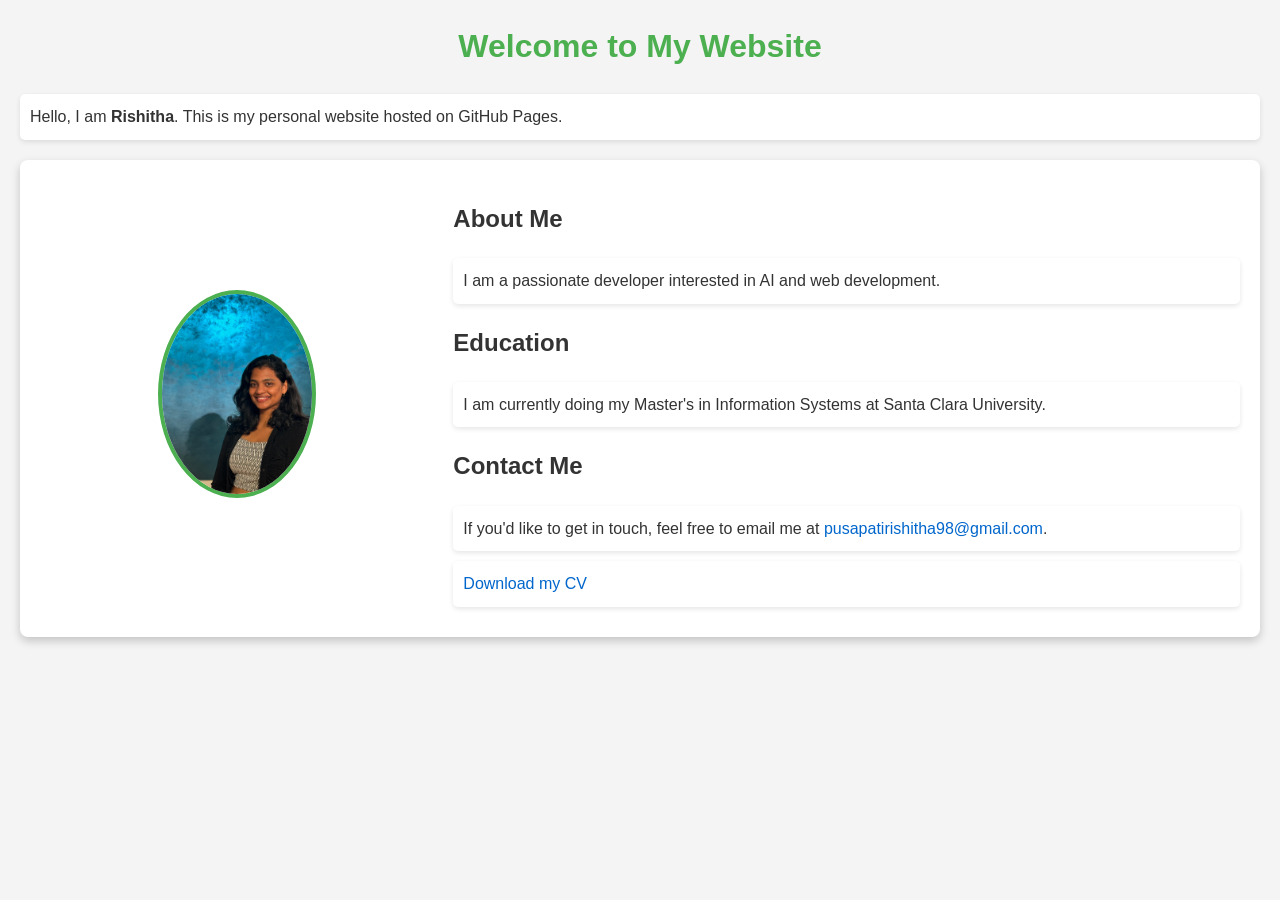
==== index.html @ 97c26449 "adding more styles" ====
<!DOCTYPE html>
<html lang="en">
<head>
    <meta charset="UTF-8">
    <meta name="viewport" content="width=device-width, initial-scale=1.0">
    <title>My GitHub Landing Page</title>
    <style>
        body {
            font-family: 'Arial', sans-serif;
            line-height: 1.6;
            margin: 20px;
            background-color: #f4f4f4; /* Light background color */
            color: #333; /* Dark text color */
        }
        h1 {
            color: #4CAF50; /* Green color for the main heading */
            text-align: center;
        }
        p {
            margin: 10px 0;
            padding: 10px;
            background: #fff; /* White background for paragraphs */
            border-radius: 5px;
            box-shadow: 0 2px 5px rgba(0,0,0,0.1); /* Subtle shadow */
        }
        a {
            color: #0066cc; /* Link color */
            text-decoration: none;
        }
        a:hover {
            text-decoration: underline;
        }
        .container {
            display: flex;
            align-items: center;
            margin-top: 20px;
            background-color: #fff; /* White background for the container */
            padding: 20px;
            border-radius: 8px;
            box-shadow: 0 4px 10px rgba(0,0,0,0.2); /* Shadow for the container */
        }
        .profile-picture {
            flex: 1;
            padding-right: 20px; /* Space between picture and text */
            text-align: center; /* Center the image */
        }
        .info {
            flex: 2; /* This takes up more space than the picture */
        }
        img {
            max-width: 150px; /* Fixed width for the profile picture */
            height: auto;
            border-radius: 50%; /* Circular image */
            border: 4px solid #4CAF50; /* Border around the image */
        }
        h2 {
            color: #333; /* Dark color for subheadings */
            margin-top: 20px;
        }
        @media (max-width: 768px) {
            .container {
                flex-direction: column; /* Stack on smaller screens */
                align-items: center;
            }
            .profile-picture {
                padding-right: 0; /* Remove padding on smaller screens */
                margin-bottom: 20px; /* Add space below the picture */
            }
        }
    </style>
</head>
<body>
    <h1>Welcome to My Website</h1>
    <p>Hello, I am <strong>Rishitha</strong>. This is my personal website hosted on GitHub Pages.</p>

    <div class="container">
        <div class="profile-picture">
            <img src="IMG_4787.jpg" alt="Profile Picture">
        </div>
        <div class="info">
            <h2>About Me</h2>
            <p>I am a passionate developer interested in AI and web development.</p>

            <h2>Education</h2>
            <p>I am currently doing my Master's in Information Systems at Santa Clara University.</p>

            <h2>Contact Me</h2>
            <p>If you'd like to get in touch, feel free to email me at <a href="mailto:pusapatirishitha98@gmail.com">pusapatirishitha98@gmail.com</a>.</p>

            <p><a href="Padma Rishitha Pusapati.pdf">Download my CV</a></p>
        </div>
    </div>
</body>
</html>
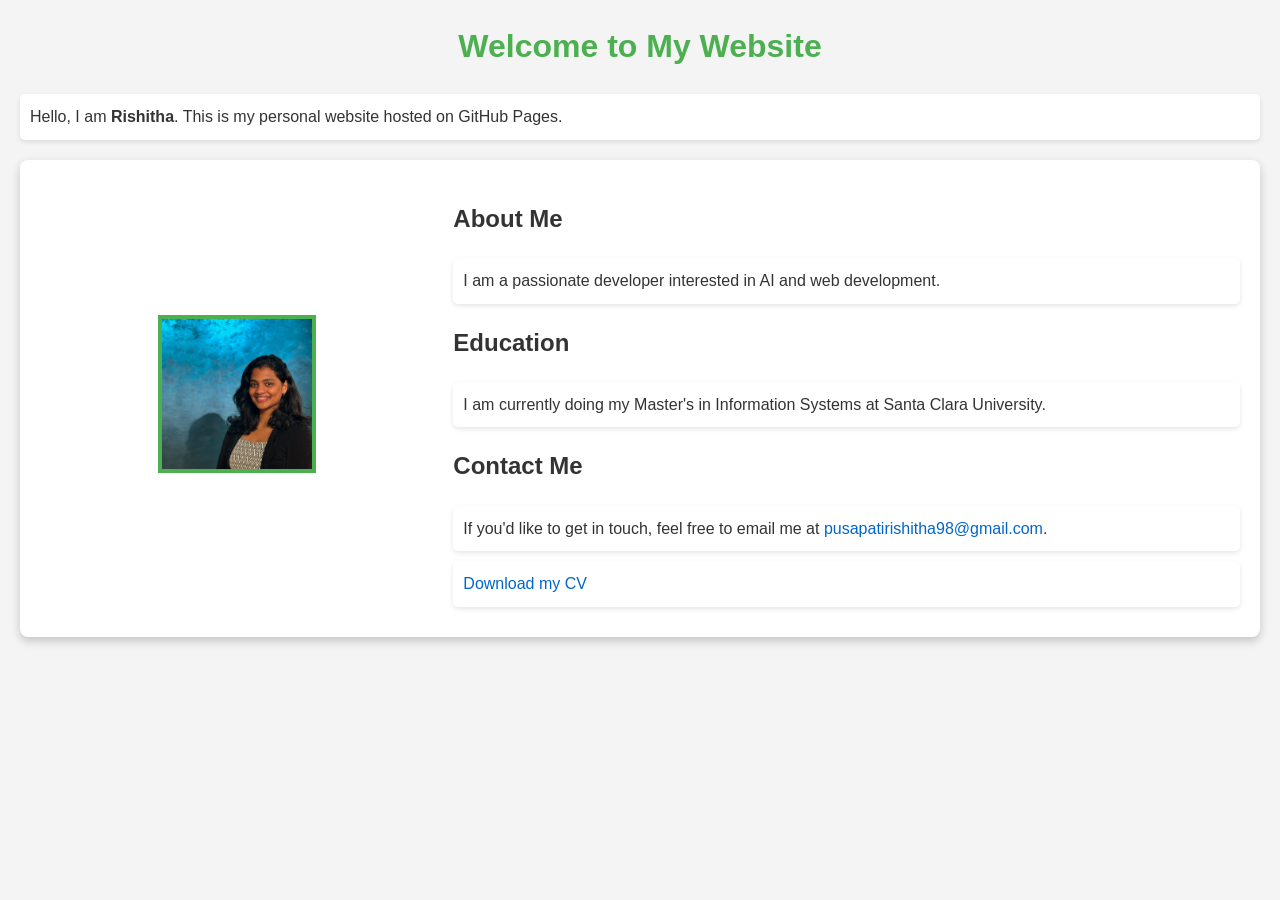
==== commit b5b1ed1a: "few changes to image size" ====
--- a/index.html
+++ b/index.html
@@ -48,10 +48,10 @@
             flex: 2; /* This takes up more space than the picture */
         }
         img {
-            max-width: 150px; /* Fixed width for the profile picture */
-            height: auto;
-            border-radius: 50%; /* Circular image */
+            width: 150px; /* Fixed width for the profile picture */
+            height: 150px; /* Fixed height for a square image */
             border: 4px solid #4CAF50; /* Border around the image */
+            object-fit: cover; /* Cover the area without distortion */
         }
         h2 {
             color: #333; /* Dark color for subheadings */
@@ -91,4 +91,4 @@
         </div>
     </div>
 </body>
-</html>+</html>
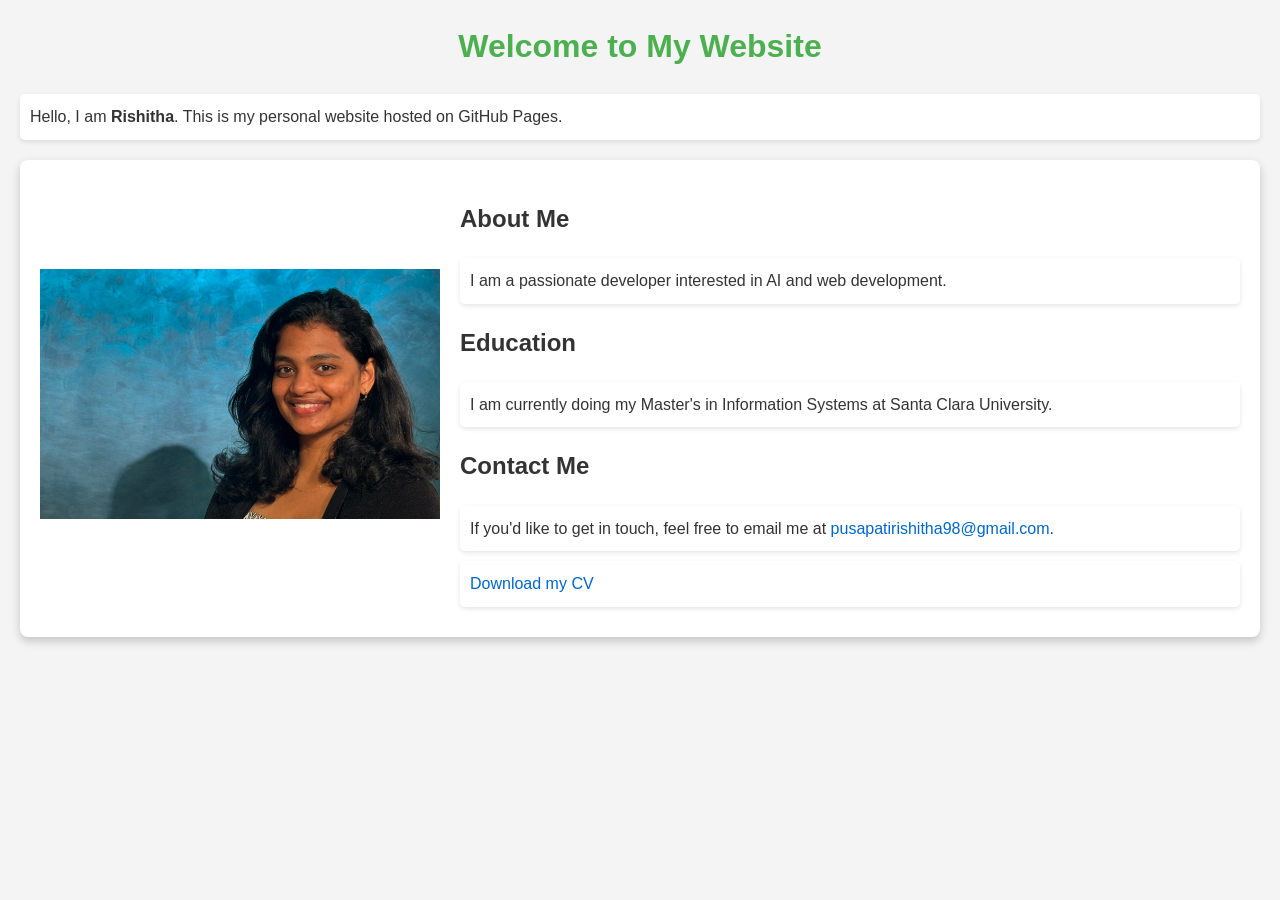
==== commit 68bbed93: "image size changes" ====
--- a/index.html
+++ b/index.html
@@ -48,10 +48,10 @@
             flex: 2; /* This takes up more space than the picture */
         }
         img {
-            width: 150px; /* Fixed width for the profile picture */
-            height: 150px; /* Fixed height for a square image */
-            border: 4px solid #4CAF50; /* Border around the image */
+            width: 400px; /* Increase the width for a bigger image */
+            height: 250px; /* Keep height the same for a square image */
             object-fit: cover; /* Cover the area without distortion */
+            border: none; /* Remove border */
         }
         h2 {
             color: #333; /* Dark color for subheadings */
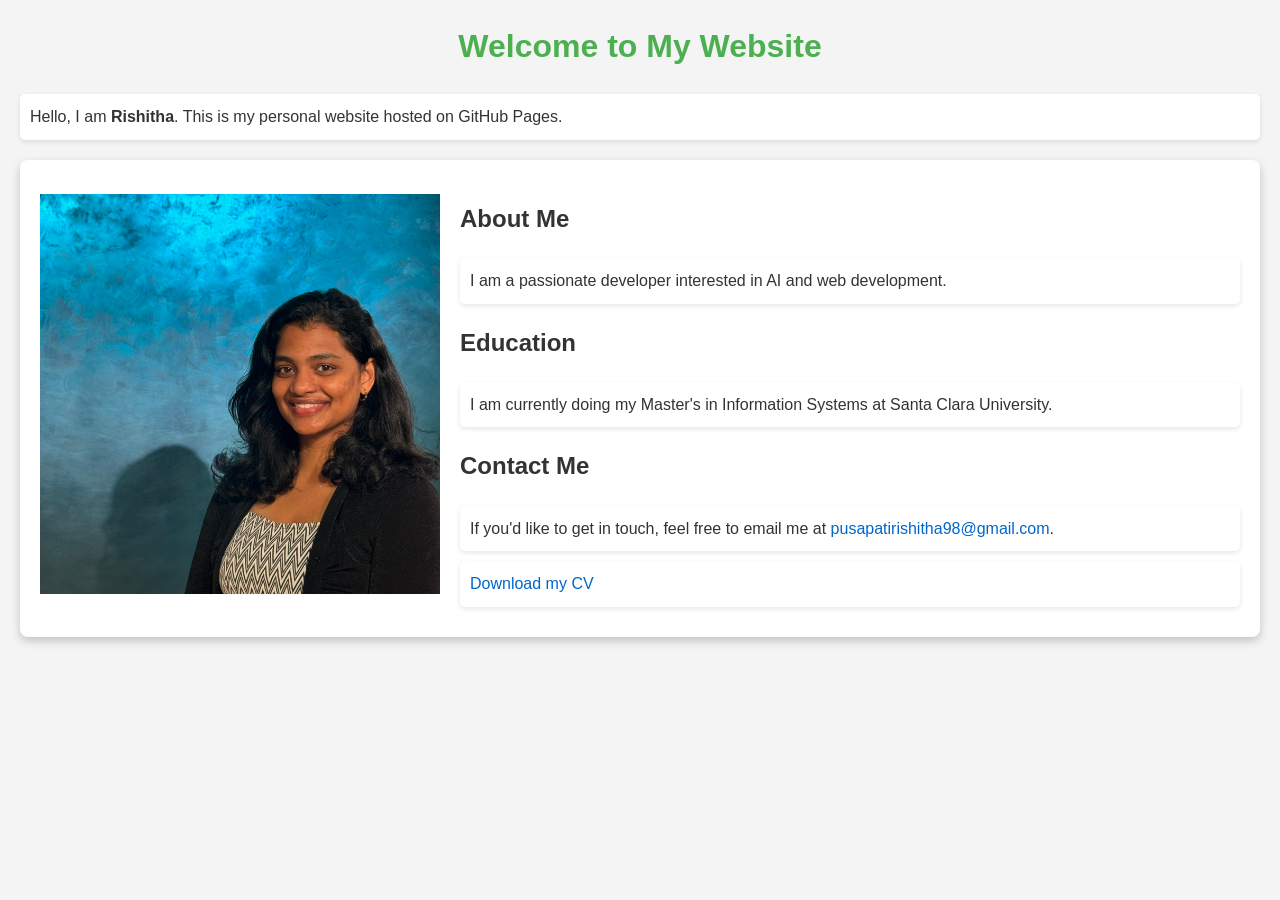
==== commit 28a3f653: "image fixes" ====
--- a/index.html
+++ b/index.html
@@ -49,7 +49,7 @@
         }
         img {
             width: 400px; /* Increase the width for a bigger image */
-            height: 250px; /* Keep height the same for a square image */
+            height: 400px; /* Keep height the same for a square image */
             object-fit: cover; /* Cover the area without distortion */
             border: none; /* Remove border */
         }
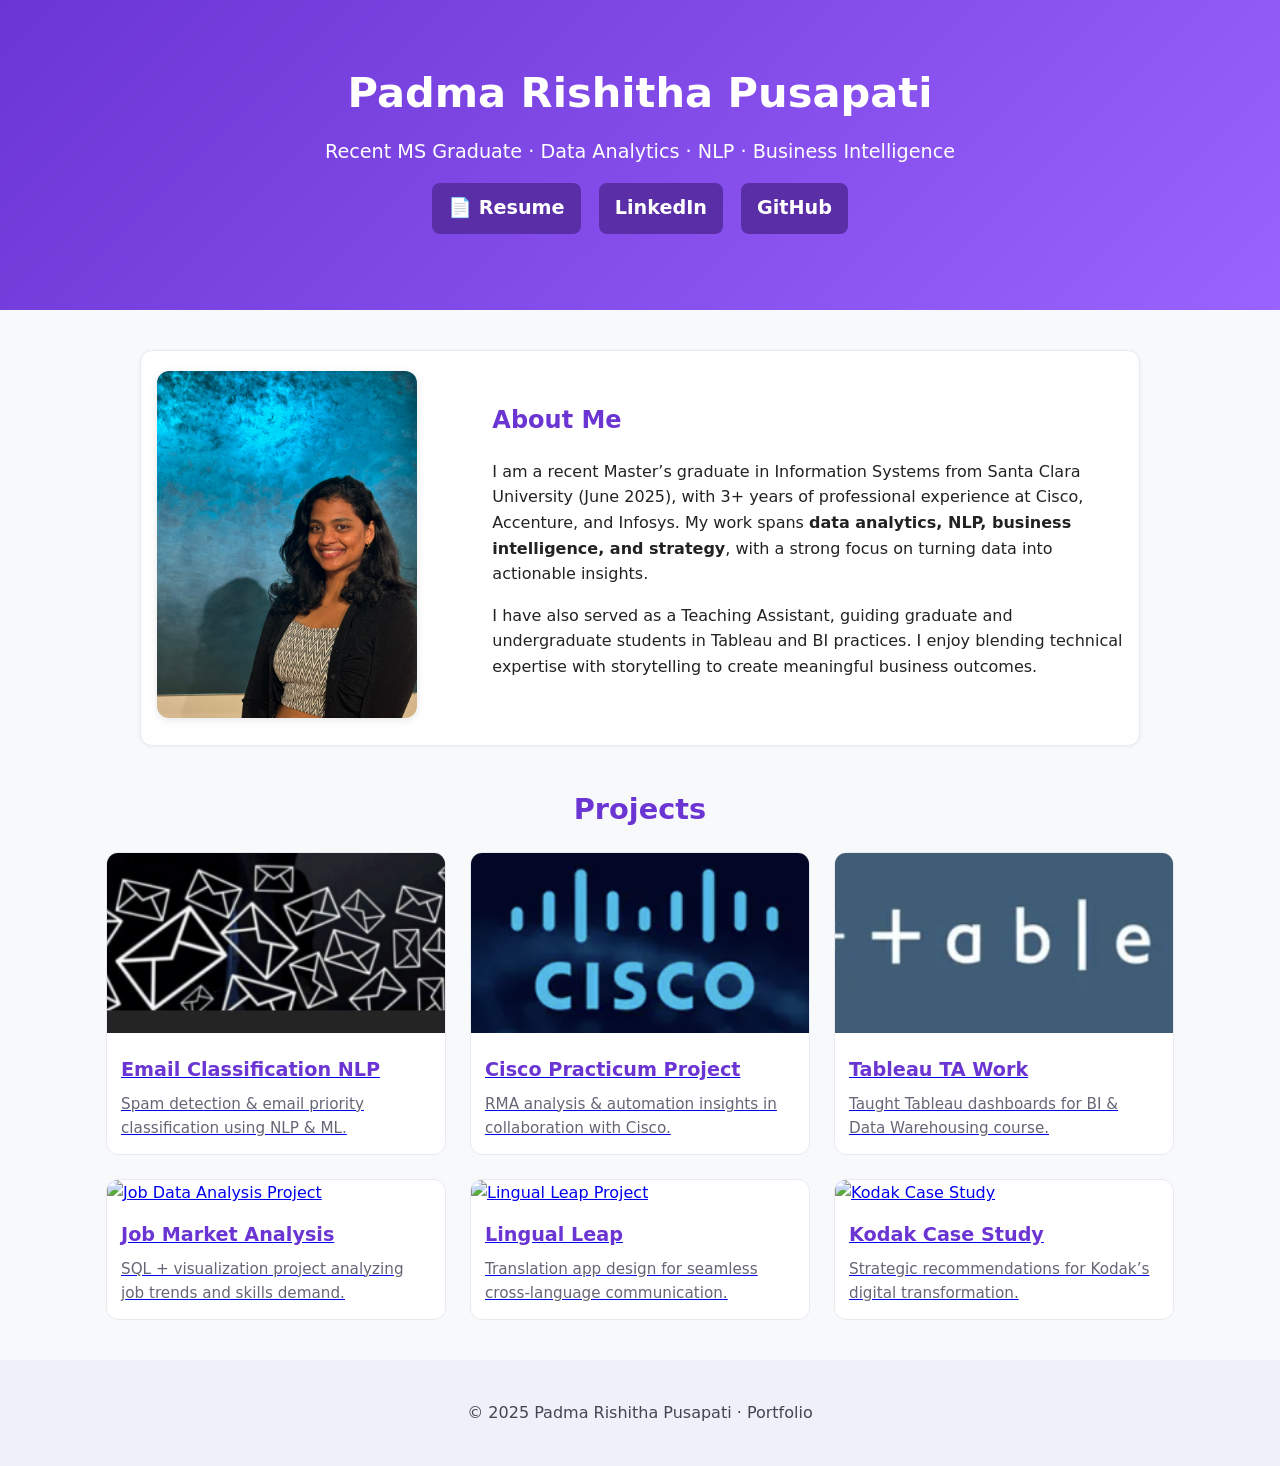
==== commit e502c58a: "Adding main portfolio homepage with About Me, photo, and project links" ====
--- a/index.html
+++ b/index.html
@@ -1,94 +1,119 @@
-<!DOCTYPE html>
+<!doctype html>
 <html lang="en">
 <head>
-    <meta charset="UTF-8">
-    <meta name="viewport" content="width=device-width, initial-scale=1.0">
-    <title>My GitHub Landing Page</title>
-    <style>
-        body {
-            font-family: 'Arial', sans-serif;
-            line-height: 1.6;
-            margin: 20px;
-            background-color: #f4f4f4; /* Light background color */
-            color: #333; /* Dark text color */
-        }
-        h1 {
-            color: #4CAF50; /* Green color for the main heading */
-            text-align: center;
-        }
-        p {
-            margin: 10px 0;
-            padding: 10px;
-            background: #fff; /* White background for paragraphs */
-            border-radius: 5px;
-            box-shadow: 0 2px 5px rgba(0,0,0,0.1); /* Subtle shadow */
-        }
-        a {
-            color: #0066cc; /* Link color */
-            text-decoration: none;
-        }
-        a:hover {
-            text-decoration: underline;
-        }
-        .container {
-            display: flex;
-            align-items: center;
-            margin-top: 20px;
-            background-color: #fff; /* White background for the container */
-            padding: 20px;
-            border-radius: 8px;
-            box-shadow: 0 4px 10px rgba(0,0,0,0.2); /* Shadow for the container */
-        }
-        .profile-picture {
-            flex: 1;
-            padding-right: 20px; /* Space between picture and text */
-            text-align: center; /* Center the image */
-        }
-        .info {
-            flex: 2; /* This takes up more space than the picture */
-        }
-        img {
-            width: 400px; /* Increase the width for a bigger image */
-            height: 400px; /* Keep height the same for a square image */
-            object-fit: cover; /* Cover the area without distortion */
-            border: none; /* Remove border */
-        }
-        h2 {
-            color: #333; /* Dark color for subheadings */
-            margin-top: 20px;
-        }
-        @media (max-width: 768px) {
-            .container {
-                flex-direction: column; /* Stack on smaller screens */
-                align-items: center;
-            }
-            .profile-picture {
-                padding-right: 0; /* Remove padding on smaller screens */
-                margin-bottom: 20px; /* Add space below the picture */
-            }
-        }
-    </style>
+  <meta charset="utf-8" />
+  <meta name="viewport" content="width=device-width, initial-scale=1" />
+  <title>Padma Rishitha Pusapati – Portfolio</title>
+  <link rel="stylesheet" href="style.css" />
+  <meta name="description" content="Portfolio showcasing Data Analytics, NLP, BI, and Data Science projects by Padma Rishitha Pusapati." />
 </head>
 <body>
-    <h1>Welcome to My Website</h1>
-    <p>Hello, I am <strong>Rishitha</strong>. This is my personal website hosted on GitHub Pages.</p>
+  <header class="intro-header">
+    <div class="wrap">
+      <h1>Padma Rishitha Pusapati</h1>
+      <p>Recent MS Graduate · Data Analytics · NLP · Business Intelligence</p>
+      <p>
+        <a href="PadmaRishithaPusapati.pdf" target="_blank" class="btn">📄 Resume</a>
+        <a href="https://www.linkedin.com/in/padma-rishitha-pusapati-a4480b291/" target="_blank" class="btn">LinkedIn</a>
+        <a href="https://github.com/pusapati98" target="_blank" class="btn">GitHub</a>
+      </p>
+    </div>
+  </header>
 
-    <div class="container">
-        <div class="profile-picture">
-            <img src="IMG_4787.jpg" alt="Profile Picture">
+  <!-- About Me Section -->
+  <section class="about card">
+    <div class="about-grid">
+      <div class="about-photo">
+        <img src="IMG_4787.jpg" alt="Padma Rishitha Pusapati photo">
+      </div>
+      <div class="about-text">
+        <h2>About Me</h2>
+        <p>
+          I am a recent Master’s graduate in Information Systems from Santa Clara University (June 2025), 
+          with 3+ years of professional experience at Cisco, Accenture, and Infosys. 
+          My work spans <strong>data analytics, NLP, business intelligence, and strategy</strong>, 
+          with a strong focus on turning data into actionable insights. 
+        </p>
+        <p>
+          I have also served as a Teaching Assistant, guiding graduate and undergraduate students in Tableau 
+          and BI practices. I enjoy blending technical expertise with storytelling to create meaningful 
+          business outcomes.
+        </p>
+      </div>
+    </div>
+  </section>
+
+  <main>
+    <section class="projects-section">
+      <h2>Projects</h2>
+      <div class="projects-grid">
+        
+        <div class="project-card">
+          <a href="email-classification-nlp-project/index.html">
+            <img src="email-classification-nlp-project/cover.png" alt="Email Classification NLP Project">
+            <div class="proj-info">
+              <h3>Email Classification NLP</h3>
+              <p>Spam detection & email priority classification using NLP & ML.</p>
+            </div>
+          </a>
         </div>
-        <div class="info">
-            <h2>About Me</h2>
-            <p>I am a passionate developer interested in AI and web development.</p>
 
-            <h2>Education</h2>
-            <p>I am currently doing my Master's in Information Systems at Santa Clara University.</p>
+        <div class="project-card">
+          <a href="cisco-practicum-project/index.html">
+            <img src="cisco-practicum-project/cisco_cover.png" alt="Cisco Practicum Project">
+            <div class="proj-info">
+              <h3>Cisco Practicum Project</h3>
+              <p>RMA analysis & automation insights in collaboration with Cisco.</p>
+            </div>
+          </a>
+        </div>
 
-            <h2>Contact Me</h2>
-            <p>If you'd like to get in touch, feel free to email me at <a href="mailto:pusapatirishitha98@gmail.com">pusapatirishitha98@gmail.com</a>.</p>
+        <div class="project-card">
+          <a href="tableau-ta-work/index.html">
+            <img src="tableau-ta-work/cover.png" alt="Tableau TA Work">
+            <div class="proj-info">
+              <h3>Tableau TA Work</h3>
+              <p>Taught Tableau dashboards for BI & Data Warehousing course.</p>
+            </div>
+          </a>
+        </div>
 
-            <p><a href="Padma Rishitha Pusapati.pdf">Download my CV</a></p>
+        <div class="project-card">
+          <a href="job-data-analysis-project/index.html">
+            <img src="job-data-analysis-project/cover.png" alt="Job Data Analysis Project">
+            <div class="proj-info">
+              <h3>Job Market Analysis</h3>
+              <p>SQL + visualization project analyzing job trends and skills demand.</p>
+            </div>
+          </a>
         </div>
-    </div>
+
+        <div class="project-card">
+          <a href="lingual-leap-project/index.html">
+            <img src="lingual-leap-project/cover.png" alt="Lingual Leap Project">
+            <div class="proj-info">
+              <h3>Lingual Leap</h3>
+              <p>Translation app design for seamless cross-language communication.</p>
+            </div>
+          </a>
+        </div>
+
+        <div class="project-card">
+          <a href="kodak-project/index.html">
+            <img src="kodak-project/cover.png" alt="Kodak Case Study">
+            <div class="proj-info">
+              <h3>Kodak Case Study</h3>
+              <p>Strategic recommendations for Kodak’s digital transformation.</p>
+            </div>
+          </a>
+        </div>
+
+      </div>
+    </section>
+  </main>
+
+  <footer>
+    <p>© 2025 Padma Rishitha Pusapati · Portfolio</p>
+  </footer>
 </body>
 </html>
--- a/style.css
+++ b/style.css
@@ -0,0 +1,103 @@
+:root {
+  --brand:#6b35d3;
+  --brand-light:#9a62ff;
+  --ink:#222;
+  --bg:#f8f9fb;
+  --muted:#667;
+  --line:#e7eaf0;
+}
+
+*{box-sizing:border-box}
+body{margin:0;font-family:system-ui,Segoe UI,Arial,sans-serif;background:var(--bg);color:var(--ink);line-height:1.6}
+
+/* Header */
+.intro-header {
+  background: linear-gradient(135deg, var(--brand), var(--brand-light));
+  color: white;
+  text-align: center;
+  padding: 60px 16px;
+}
+.intro-header h1{margin:0;font-size:2.6rem}
+.intro-header p{margin:10px 0;font-size:1.2rem}
+.intro-header .btn {
+  display:inline-block;
+  margin:6px;
+  padding:10px 16px;
+  border-radius:8px;
+  font-weight:600;
+  color:#fff;
+  background:#5a2ea6;
+  text-decoration:none;
+}
+.intro-header .btn:hover {filter:brightness(1.08)}
+
+/* About Me */
+.about {
+  max-width: 1000px;
+  margin: 40px auto;
+  padding: 20px 16px;
+  border-radius: 12px;
+  background: #fff;
+  border: 1px solid var(--line);
+  box-shadow: 0 1px 4px rgba(0,0,0,.05);
+}
+.about-grid {
+  display: grid;
+  gap: 20px;
+  grid-template-columns: 1fr 2fr;
+  align-items: center;
+}
+.about-photo img {
+  width: 100%;
+  max-width: 260px;
+  border-radius: 12px;
+  box-shadow: 0 2px 8px rgba(0,0,0,.1);
+}
+.about-text h2 {margin-top: 0; color: var(--brand)}
+.about-text p {font-size: 1rem; color: var(--ink)}
+
+/* Projects Section */
+.projects-section {
+  max-width: 1100px;
+  margin: 40px auto;
+  padding: 0 16px;
+}
+.projects-section h2 {
+  color: var(--brand);
+  margin-bottom: 20px;
+  text-align: center;
+  font-size: 1.8rem;
+}
+.projects-grid {
+  display: grid;
+  gap: 24px;
+  grid-template-columns: repeat(auto-fit,minmax(280px,1fr));
+}
+.project-card {
+  border:1px solid var(--line);
+  border-radius:12px;
+  overflow:hidden;
+  background:#fff;
+  transition: transform .2s ease, box-shadow .2s ease;
+}
+.project-card:hover {
+  transform: translateY(-4px);
+  box-shadow:0 4px 12px rgba(0,0,0,.08);
+}
+.project-card img {
+  width:100%;
+  height:180px;
+  object-fit:cover;
+}
+.proj-info {padding:14px}
+.proj-info h3 {margin:0 0 6px 0;font-size:1.2rem;color:var(--brand)}
+.proj-info p {margin:0;color:var(--muted);font-size:.95rem}
+
+/* Footer */
+footer {
+  text-align:center;
+  padding:24px 16px;
+  background:#eef1f7;
+  color:#445;
+  margin-top:40px;
+}
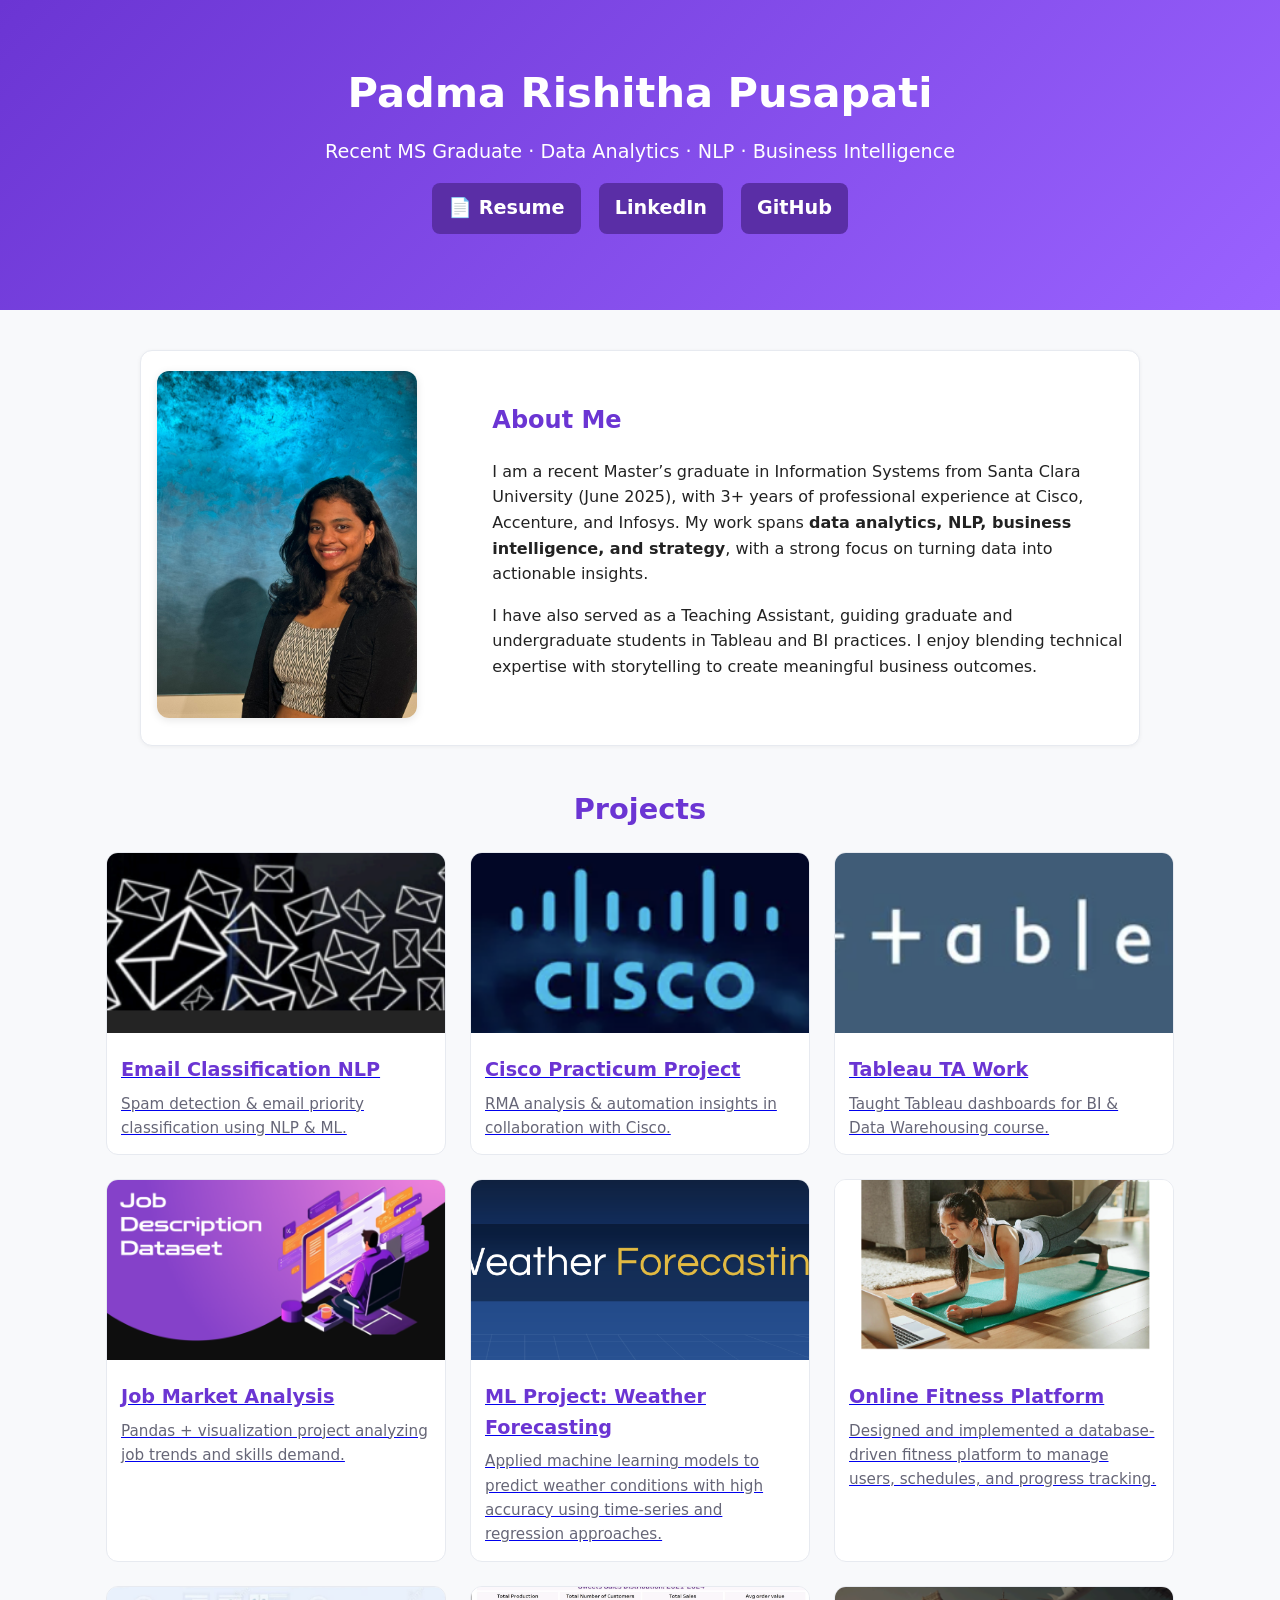
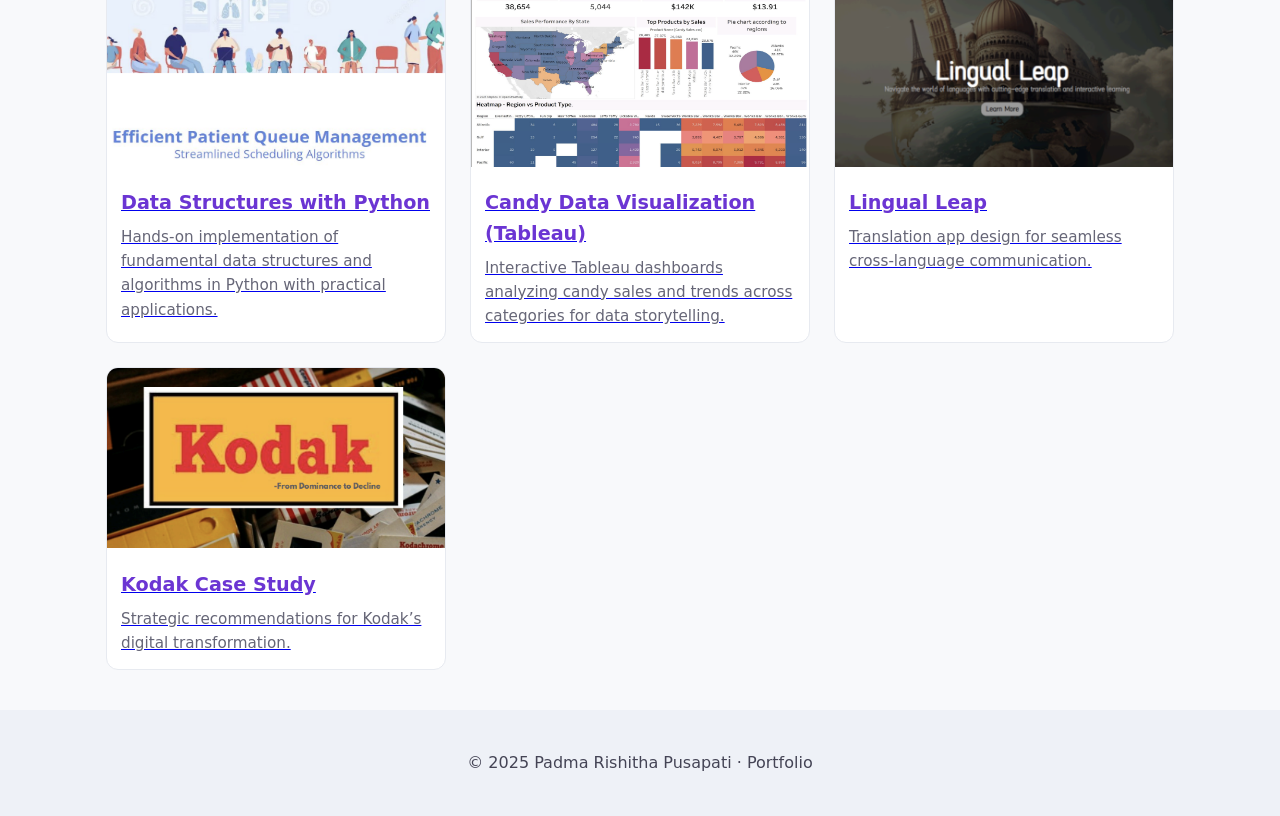
==== commit f8edd9d1: "Adding cover images to projects" ====
--- a/index.html
+++ b/index.html
@@ -80,17 +80,57 @@
 
         <div class="project-card">
           <a href="job-data-analysis-project/index.html">
-            <img src="job-data-analysis-project/cover.png" alt="Job Data Analysis Project">
+            <img src="job-data-analysis/cover.png" alt="Job Data Analysis Project">
             <div class="proj-info">
               <h3>Job Market Analysis</h3>
-              <p>SQL + visualization project analyzing job trends and skills demand.</p>
+              <p>Pandas + visualization project analyzing job trends and skills demand.</p>
+            </div>
+          </a>
+        </div>
+        
+        <div class="project-card">
+          <a href="ml-project-weather-forecasting/index.html">
+            <img src="ml-project-weather-forecasting/cover.png" alt="Weather Forecasting Project Cover">
+            <div class="proj-info">
+              <h3>ML Project: Weather Forecasting</h3>
+              <p>Applied machine learning models to predict weather conditions with high accuracy using time-series and regression approaches.</p>
+            </div>
+          </a>
+        </div>
+        
+        <div class="project-card">
+          <a href="dbms-project-online-fitness-platform/index.html">
+            <img src="dbms-project-online-fitness-platform/cover.png" alt="Online Fitness Platform Project Cover">
+            <div class="proj-info">
+              <h3>Online Fitness Platform </h3>
+              <p>Designed and implemented a database-driven fitness platform to manage users, schedules, and progress tracking.</p>
+            </div>
+          </a>
+        </div>
+
+        <div class="project-card">
+          <a href="data-structures-project-python/index.html">
+            <img src="data-structures-project-python/patient_cover.png" alt="Data Structures Python Project Cover">
+            <div class="proj-info">
+              <h3>Data Structures with Python</h3>
+              <p>Hands-on implementation of fundamental data structures and algorithms in Python with practical applications.</p>
+            </div>
+          </a>
+        </div>
+
+        <div class="project-card">
+          <a href="candy-data-tableau/index.html">
+            <img src="candy-data-tableau/dashboard_sales.png" alt="Candy Data Tableau Project Cover">
+            <div class="proj-info">
+              <h3>Candy Data Visualization (Tableau)</h3>
+              <p>Interactive Tableau dashboards analyzing candy sales and trends across categories for data storytelling.</p>
             </div>
           </a>
         </div>
 
         <div class="project-card">
           <a href="lingual-leap-project/index.html">
-            <img src="lingual-leap-project/cover.png" alt="Lingual Leap Project">
+            <img src="lingual-leap/lingual_cover.png" alt="Lingual Leap Project">
             <div class="proj-info">
               <h3>Lingual Leap</h3>
               <p>Translation app design for seamless cross-language communication.</p>
@@ -100,7 +140,7 @@
 
         <div class="project-card">
           <a href="kodak-project/index.html">
-            <img src="kodak-project/cover.png" alt="Kodak Case Study">
+            <img src="kodak-project/kodak_cover.png" alt="Kodak Case Study">
             <div class="proj-info">
               <h3>Kodak Case Study</h3>
               <p>Strategic recommendations for Kodak’s digital transformation.</p>
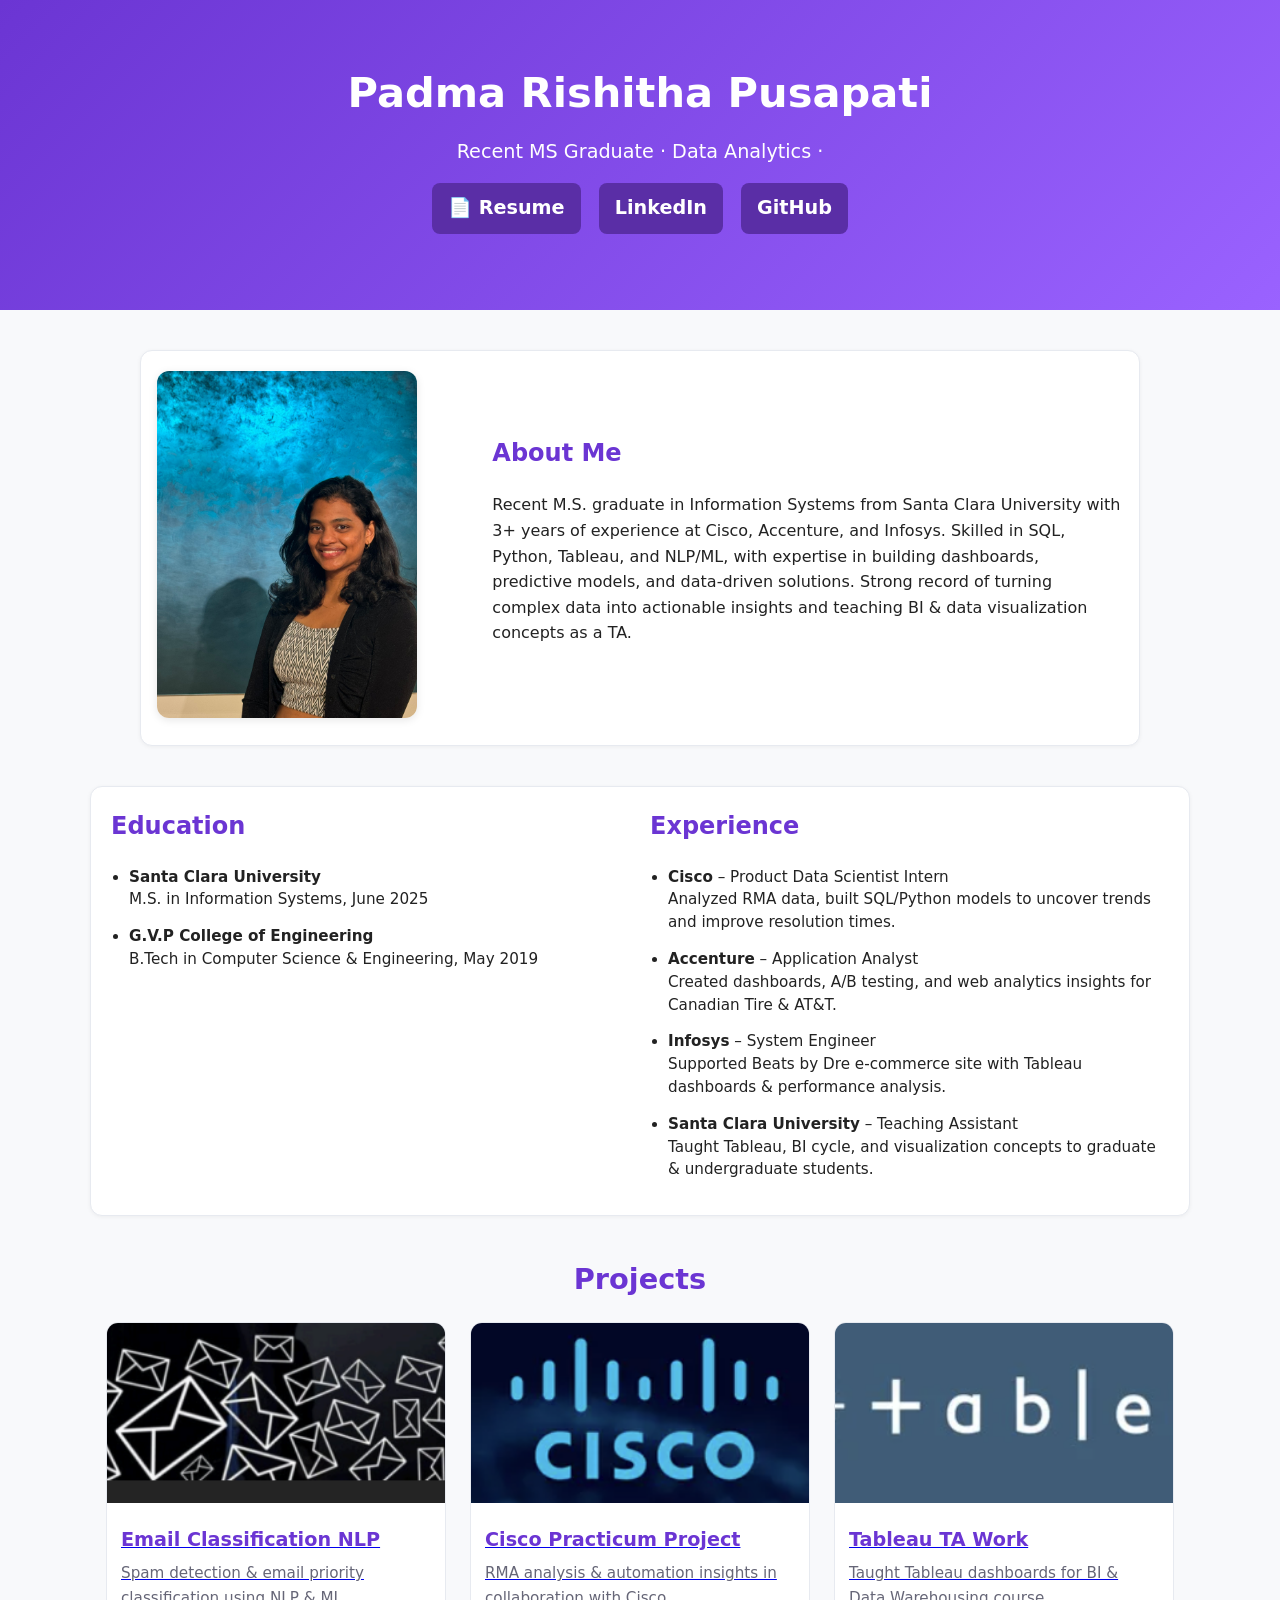
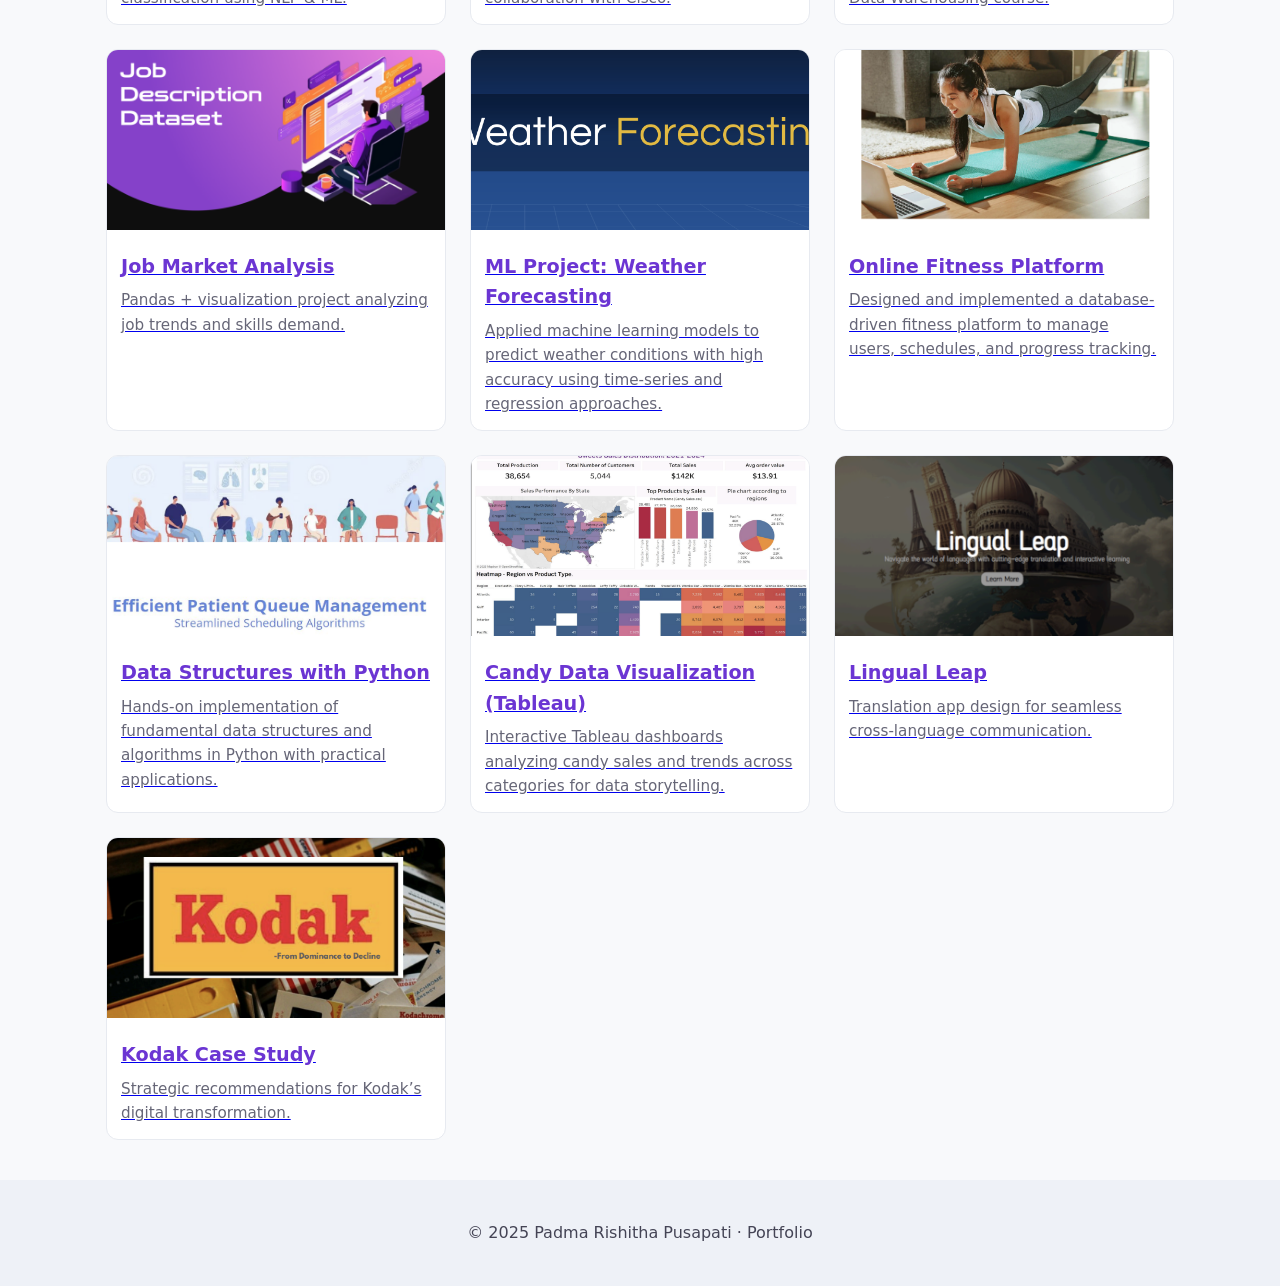
==== commit 226bf23b: "Adding changes in main index and style.css files" ====
--- a/index.html
+++ b/index.html
@@ -11,11 +11,11 @@
   <header class="intro-header">
     <div class="wrap">
       <h1>Padma Rishitha Pusapati</h1>
-      <p>Recent MS Graduate · Data Analytics · NLP · Business Intelligence</p>
+      <p>Recent MS Graduate · Data Analytics · </p>
       <p>
         <a href="PadmaRishithaPusapati.pdf" target="_blank" class="btn">📄 Resume</a>
         <a href="https://www.linkedin.com/in/padma-rishitha-pusapati-a4480b291/" target="_blank" class="btn">LinkedIn</a>
-        <a href="https://github.com/pusapati98" target="_blank" class="btn">GitHub</a>
+        <a href="https://github.com/pusapati98/pusapati98.github.io" target="_blank" class="btn">GitHub</a>
       </p>
     </div>
   </header>
@@ -29,19 +29,54 @@
       <div class="about-text">
         <h2>About Me</h2>
         <p>
-          I am a recent Master’s graduate in Information Systems from Santa Clara University (June 2025), 
-          with 3+ years of professional experience at Cisco, Accenture, and Infosys. 
-          My work spans <strong>data analytics, NLP, business intelligence, and strategy</strong>, 
-          with a strong focus on turning data into actionable insights. 
-        </p>
-        <p>
-          I have also served as a Teaching Assistant, guiding graduate and undergraduate students in Tableau 
-          and BI practices. I enjoy blending technical expertise with storytelling to create meaningful 
-          business outcomes.
+          Recent M.S. graduate in Information Systems from Santa Clara University with 3+ years of experience at Cisco, Accenture, and Infosys. Skilled in SQL, Python,     Tableau, and NLP/ML, with expertise in building dashboards, predictive models, and data-driven solutions. Strong record of turning complex data into actionable insights and teaching BI & data visualization concepts as a TA. 
         </p>
       </div>
     </div>
   </section>
+
+
+<section class="edu-exp card">
+  <div class="edu-exp-grid">
+    <!-- Education -->
+    <div class="edu">
+      <h2>Education</h2>
+      <ul>
+        <li>
+          <strong>Santa Clara University</strong><br>
+          M.S. in Information Systems, June 2025
+        </li>
+        <li>
+          <strong>G.V.P College of Engineering</strong><br>
+          B.Tech in Computer Science & Engineering, May 2019
+        </li>
+      </ul>
+    </div>
+
+    <!-- Experience -->
+    <div class="exp">
+      <h2>Experience</h2>
+      <ul>
+        <li>
+          <strong>Cisco</strong> – Product Data Scientist Intern<br>
+          Analyzed RMA data, built SQL/Python models to uncover trends and improve resolution times.
+        </li>
+        <li>
+          <strong>Accenture</strong> – Application Analyst<br>
+          Created dashboards, A/B testing, and web analytics insights for Canadian Tire & AT&T.
+        </li>
+        <li>
+          <strong>Infosys</strong> – System Engineer<br>
+          Supported Beats by Dre e-commerce site with Tableau dashboards & performance analysis.
+        </li>
+        <li>
+          <strong>Santa Clara University</strong> – Teaching Assistant<br>
+          Taught Tableau, BI cycle, and visualization concepts to graduate & undergraduate students.
+        </li>
+      </ul>
+    </div>
+  </div>
+</section>
 
   <main>
     <section class="projects-section">
@@ -79,7 +114,7 @@
         </div>
 
         <div class="project-card">
-          <a href="job-data-analysis-project/index.html">
+          <a href="job-data-analysis/index.html">
             <img src="job-data-analysis/cover.png" alt="Job Data Analysis Project">
             <div class="proj-info">
               <h3>Job Market Analysis</h3>
@@ -129,7 +164,7 @@
         </div>
 
         <div class="project-card">
-          <a href="lingual-leap-project/index.html">
+          <a href="lingual-leap/index.html">
             <img src="lingual-leap/lingual_cover.png" alt="Lingual Leap Project">
             <div class="proj-info">
               <h3>Lingual Leap</h3>
--- a/style.css
+++ b/style.css
@@ -93,6 +93,47 @@
 .proj-info h3 {margin:0 0 6px 0;font-size:1.2rem;color:var(--brand)}
 .proj-info p {margin:0;color:var(--muted);font-size:.95rem}
 
+/* Education & Experience */
+.edu-exp {
+  max-width: 1100px;
+  margin: 40px auto;
+  padding: 20px;
+  border-radius: 12px;
+  background: #fff;
+  border: 1px solid var(--line);
+  box-shadow: 0 1px 4px rgba(0,0,0,.05);
+}
+
+.edu-exp-grid {
+  display: grid;
+  gap: 20px;
+  grid-template-columns: 1fr;
+}
+
+.edu-exp h2 {
+  color: var(--brand);
+  margin-top: 0;
+}
+
+.edu-exp ul {
+  padding-left: 18px;
+  margin: 0;
+  list-style: disc;
+}
+
+.edu-exp li {
+  margin-bottom: 14px;
+  font-size: 0.95rem;
+  line-height: 1.5;
+}
+
+@media(min-width: 900px) {
+  .edu-exp-grid {
+    grid-template-columns: 1fr 1fr; /* side by side on desktop */
+  }
+}
+
+
 /* Footer */
 footer {
   text-align:center;
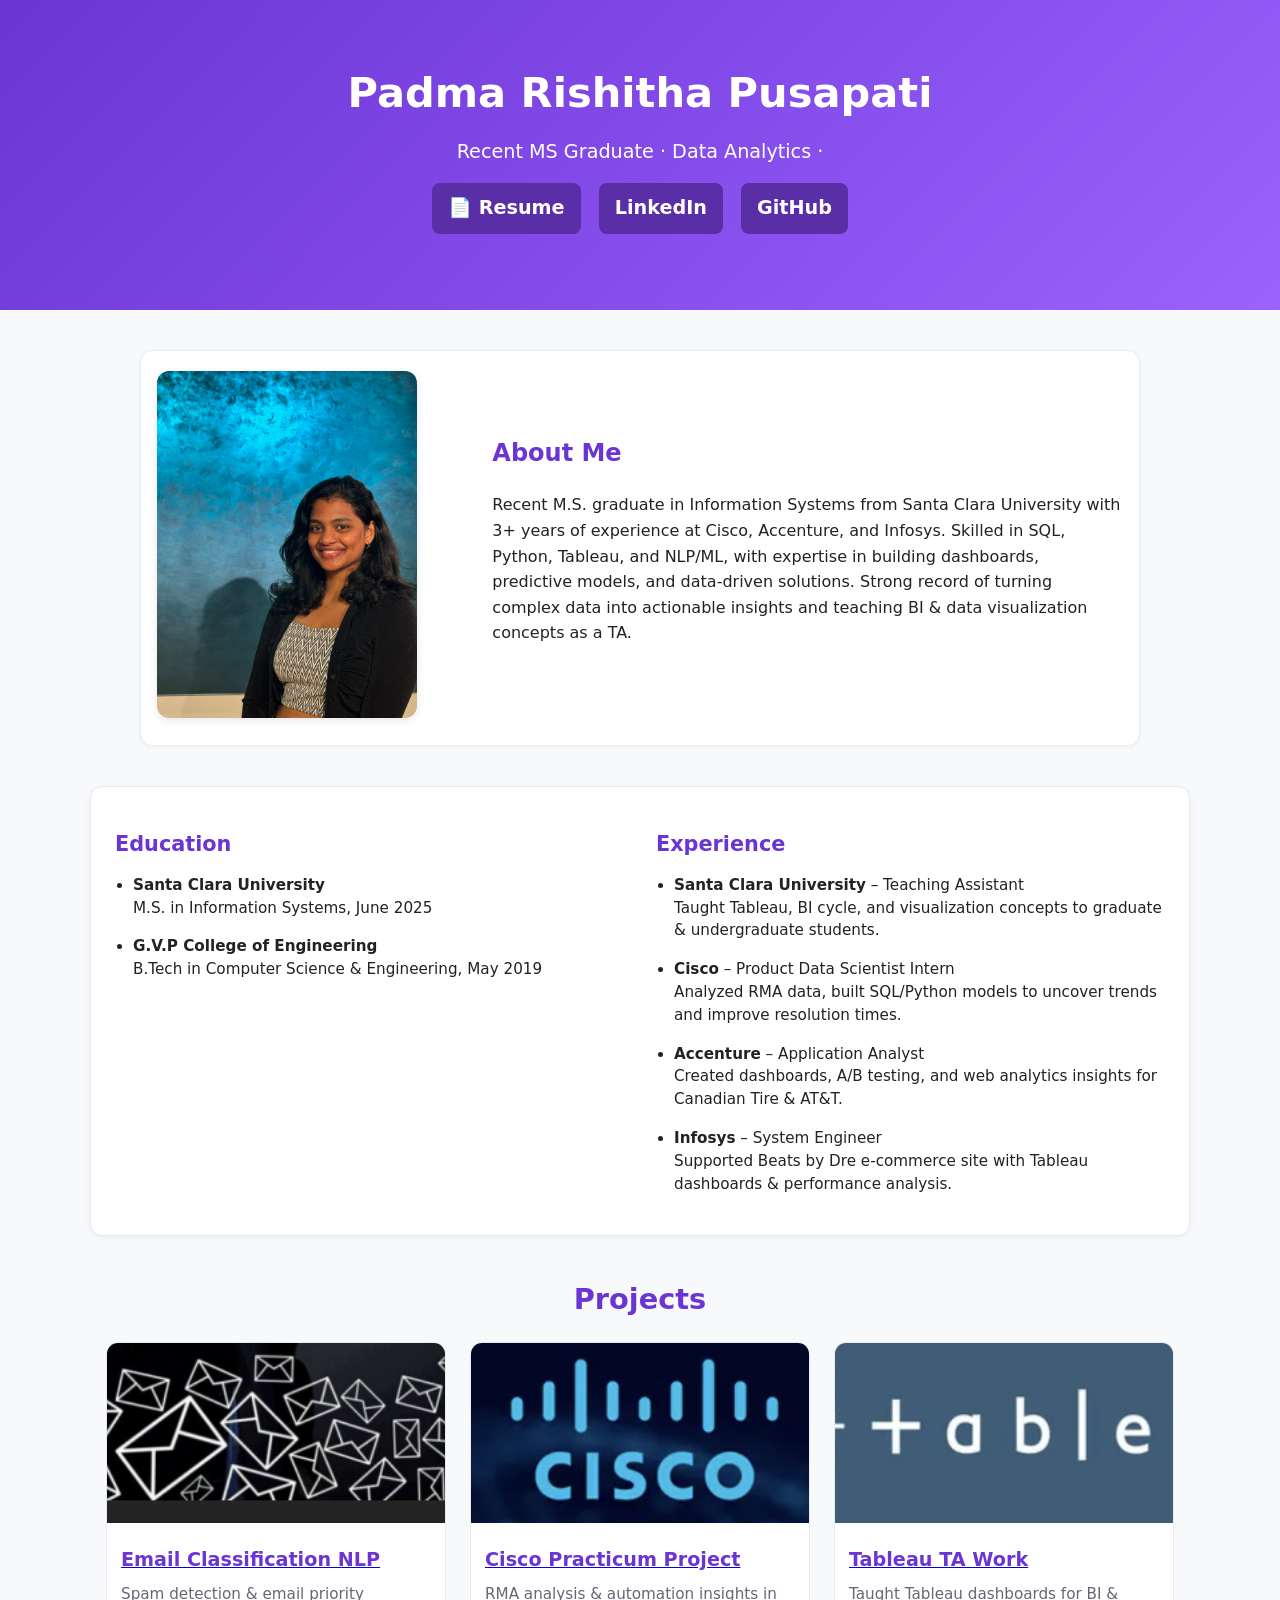
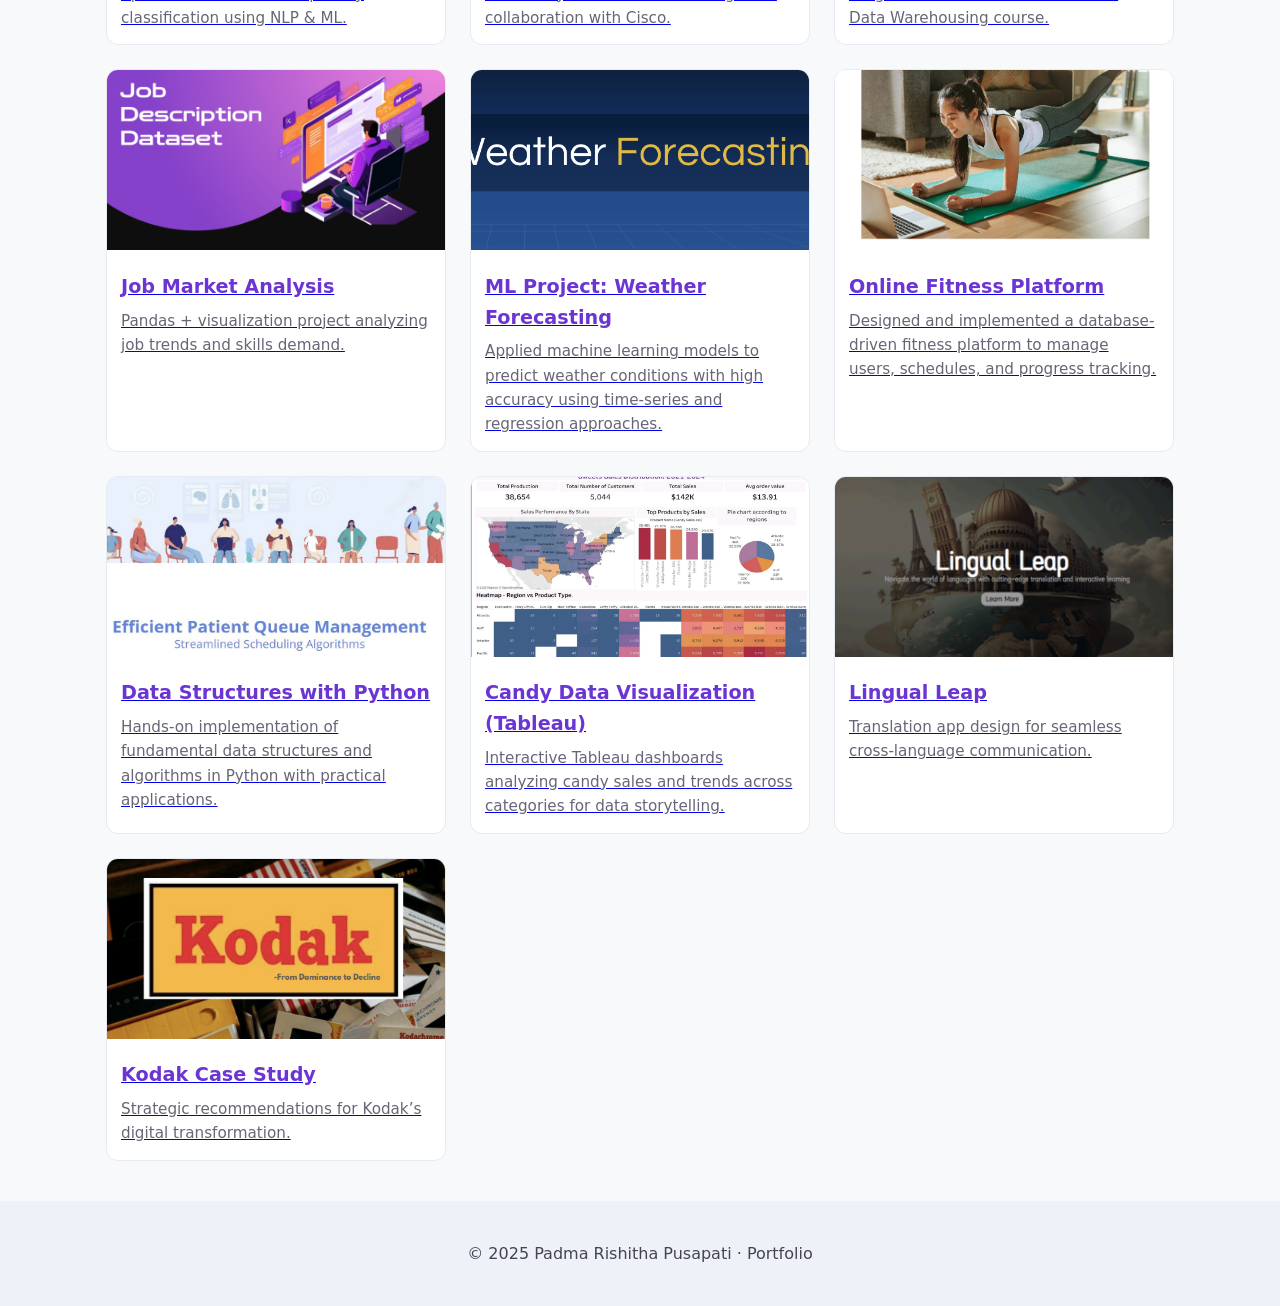
==== commit 222988b0: "Adding changes to the main index and style.css files." ====
--- a/index.html
+++ b/index.html
@@ -58,6 +58,10 @@
       <h2>Experience</h2>
       <ul>
         <li>
+          <strong>Santa Clara University</strong> – Teaching Assistant<br>
+          Taught Tableau, BI cycle, and visualization concepts to graduate & undergraduate students.
+        </li>
+        <li>
           <strong>Cisco</strong> – Product Data Scientist Intern<br>
           Analyzed RMA data, built SQL/Python models to uncover trends and improve resolution times.
         </li>
@@ -68,10 +72,6 @@
         <li>
           <strong>Infosys</strong> – System Engineer<br>
           Supported Beats by Dre e-commerce site with Tableau dashboards & performance analysis.
-        </li>
-        <li>
-          <strong>Santa Clara University</strong> – Teaching Assistant<br>
-          Taught Tableau, BI cycle, and visualization concepts to graduate & undergraduate students.
         </li>
       </ul>
     </div>
--- a/style.css
+++ b/style.css
@@ -97,22 +97,23 @@
 .edu-exp {
   max-width: 1100px;
   margin: 40px auto;
-  padding: 20px;
+  padding: 24px;
   border-radius: 12px;
   background: #fff;
   border: 1px solid var(--line);
-  box-shadow: 0 1px 4px rgba(0,0,0,.05);
+  box-shadow: 0 2px 6px rgba(0,0,0,.05);
 }
 
 .edu-exp-grid {
   display: grid;
-  gap: 20px;
+  gap: 32px;
   grid-template-columns: 1fr;
 }
 
 .edu-exp h2 {
   color: var(--brand);
-  margin-top: 0;
+  margin-bottom: 12px;
+  font-size: 1.3rem;
 }
 
 .edu-exp ul {
@@ -122,7 +123,7 @@
 }
 
 .edu-exp li {
-  margin-bottom: 14px;
+  margin-bottom: 16px;
   font-size: 0.95rem;
   line-height: 1.5;
 }
@@ -134,6 +135,7 @@
 }
 
 
+
 /* Footer */
 footer {
   text-align:center;
